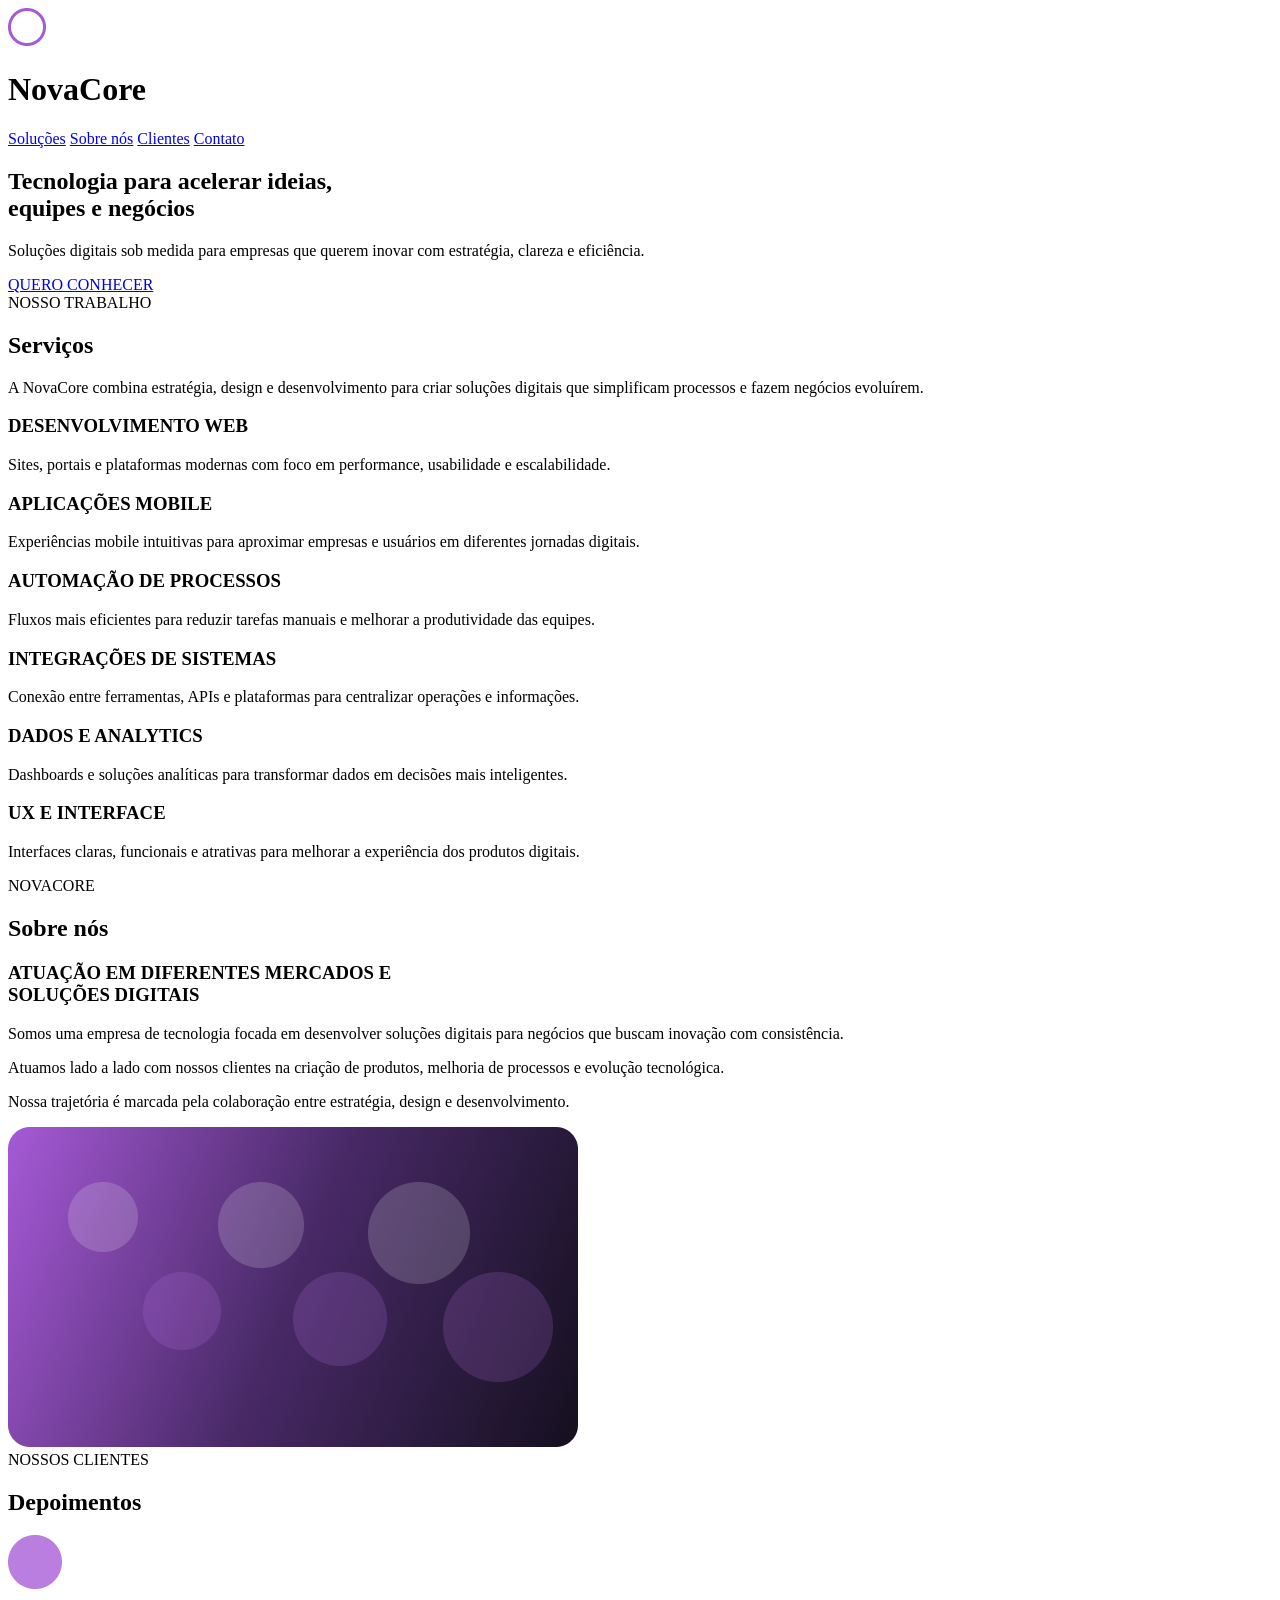
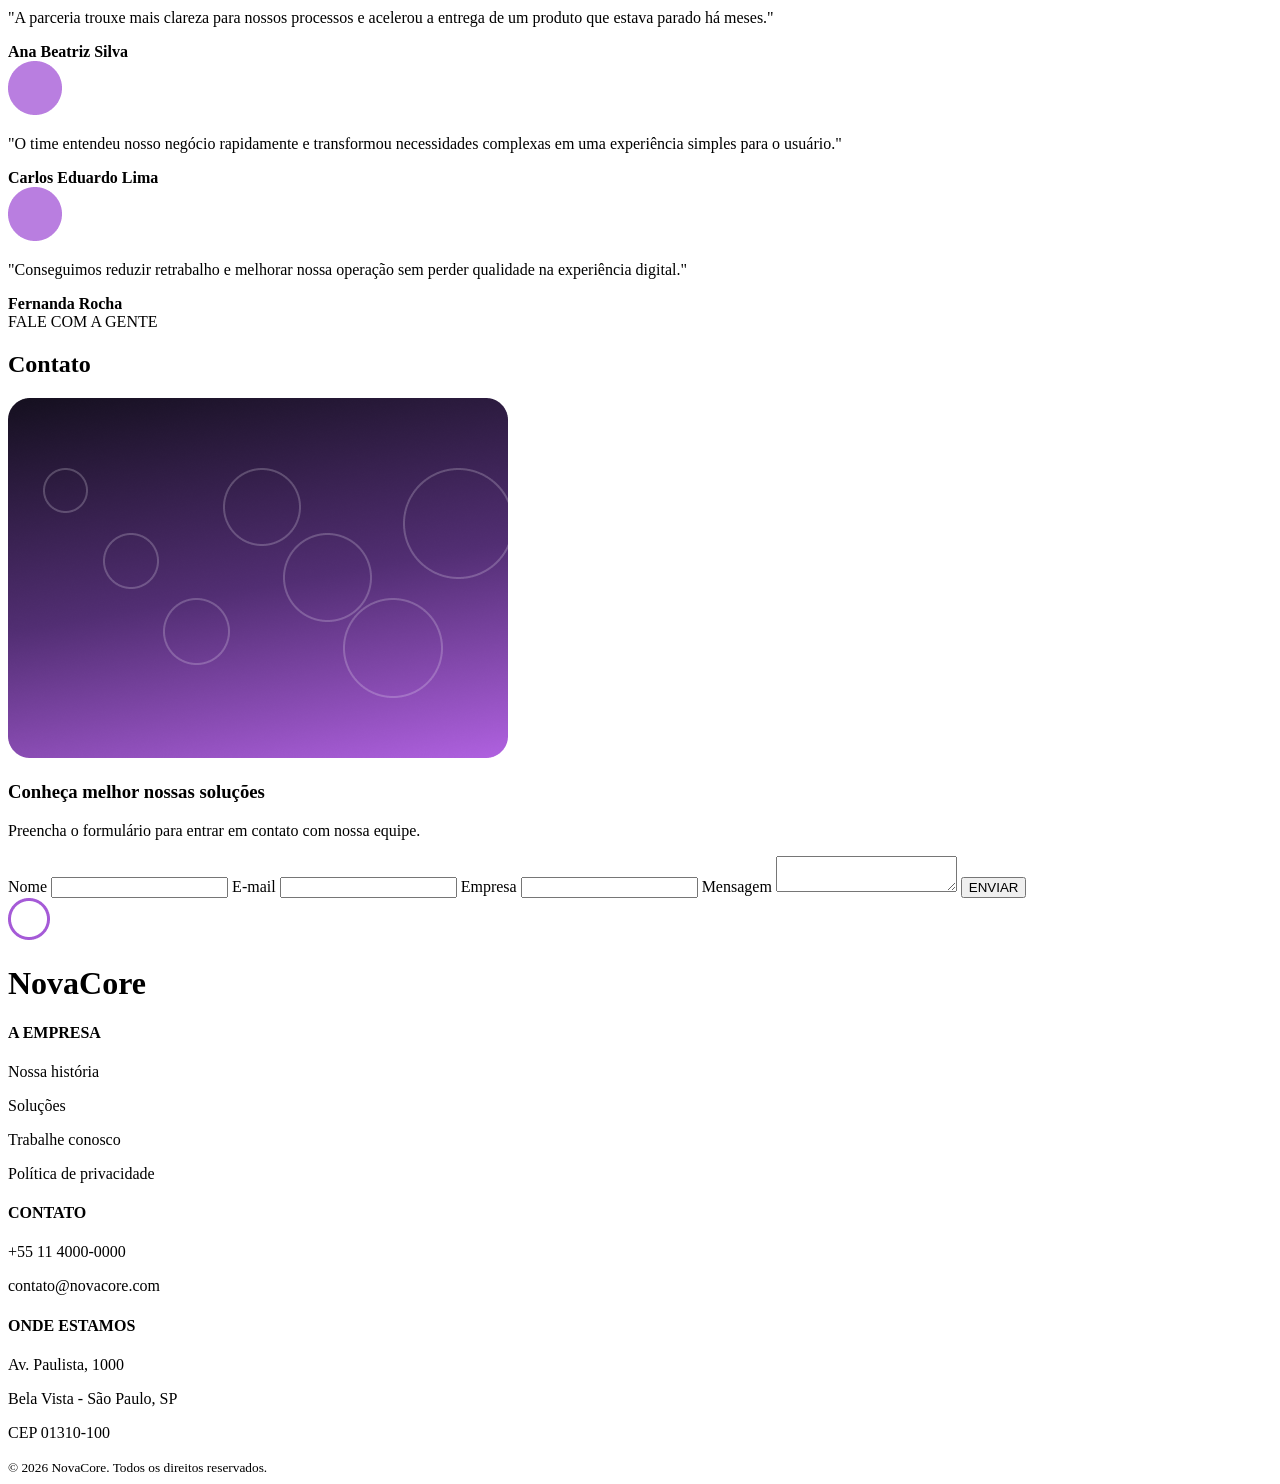
==== revisão/index.html @ b680d0c6 "Finalizado html e img add" ====
<!DOCTYPE html>
<html lang="pt-BR">

<head>
    <meta charset="UTF-8">
    <meta name="viewport" content="width=device-width, initial-scale=1.0">
    <title>NovaCore</title>
    <link rel="stylesheet" href="style.css">
</head>

<body>
    <header>
        <div class="logo">
            <img src="img/Ellipse (icone).png" alt="logo NovaCore ">
            <h1>NovaCore</h1>
        </div>
        <nav>
            <a href="#servicos">Soluções</a>
            <a href="#sobre">Sobre nós</a>
            <a href="#clientes">Clientes</a>
            <a href="#contato">Contato</a>
        </nav>
    </header>
    <section class="inicio">
        <h1>Tecnologia para acelerar ideias,<br>equipes e negócios</h1>
        <p>
            Soluções digitais sob medida para empresas que querem inovar
            com estratégia, clareza e eficiência.
        </p>
        <a href="#contato" class="botao">QUERO CONHECER</a>
    </section>
    <section class="servicos" id="servicos">
        <span class="titulo-pequeno">NOSSO TRABALHO</span>
        <h2>Serviços</h2>
        <p class="descricao">
            A NovaCore combina estratégia, design e desenvolvimento para criar
            soluções digitais que simplificam processos e fazem negócios evoluírem.
        </p>
        <div class="lista-servicos">
            <div class="card">
                <h3>DESENVOLVIMENTO WEB</h3>
                <p>Sites, portais e plataformas modernas com foco em performance, usabilidade e escalabilidade.</p>
            </div>
            <div class="card">
                <h3>APLICAÇÕES MOBILE</h3>
                <p>Experiências mobile intuitivas para aproximar empresas e usuários em diferentes jornadas digitais.
                </p>
            </div>
            <div class="card">
                <h3>AUTOMAÇÃO DE PROCESSOS</h3>
                <p>Fluxos mais eficientes para reduzir tarefas manuais e melhorar a produtividade das equipes.</p>
            </div>
            <div class="card">
                <h3>INTEGRAÇÕES DE SISTEMAS</h3>
                <p>Conexão entre ferramentas, APIs e plataformas para centralizar operações e informações.</p>
            </div>
            <div class="card">
                <h3>DADOS E ANALYTICS</h3>
                <p>Dashboards e soluções analíticas para transformar dados em decisões mais inteligentes.</p>
            </div>
            <div class="card">
                <h3>UX E INTERFACE</h3>
                <p>Interfaces claras, funcionais e atrativas para melhorar a experiência dos produtos digitais.</p>
            </div>
        </div>
    </section>
    <section class="sobre" id="sobre">
        <span class="titulo-pequeno">NOVACORE</span>
        <h2>Sobre nós</h2>
        <div class="sobre-conteudo">
            <div>
                <h3>ATUAÇÃO EM DIFERENTES MERCADOS E<br>SOLUÇÕES DIGITAIS</h3>
                <p>
                    Somos uma empresa de tecnologia focada em desenvolver soluções
                    digitais para negócios que buscam inovação com consistência.
                </p>
                <p>
                    Atuamos lado a lado com nossos clientes na criação de produtos,
                    melhoria de processos e evolução tecnológica.
                </p>
                <p>
                    Nossa trajetória é marcada pela colaboração entre estratégia,
                    design e desenvolvimento.
                </p>
            </div>
            <div class="imagem-sobre">
                <img src="img/Team collaboration.png" alt="img - Sobre nós">
            </div>
        </div>
    </section>
    <section class="clientes" id="clientes">
        <span class="titulo-pequeno">NOSSOS CLIENTES</span>
        <h2>Depoimentos</h2>
        <div class="depoimentos">
            <div class="depoimento">
                <img src="img/Ellipse (1).png" alt="img Ellipse1">
                <p>
                    "A parceria trouxe mais clareza para nossos processos e acelerou
                    a entrega de um produto que estava parado há meses."
                </p>
                <strong>Ana Beatriz Silva</strong>
            </div>
            <div class="depoimento">
                <img src="img/Ellipse (2).png" alt="img Ellipse2">
                <p>
                    "O time entendeu nosso negócio rapidamente e transformou
                    necessidades complexas em uma experiência simples para o usuário."
                </p>
                <strong>Carlos Eduardo Lima</strong>
            </div>
            <div class="depoimento">
                <img src="img/Ellipse (3).png" alt="img Ellipse3">
                <p>
                    "Conseguimos reduzir retrabalho e melhorar nossa operação
                    sem perder qualidade na experiência digital."
                </p>
                <strong>Fernanda Rocha</strong>
            </div>
        </div>
    </section>
    <section class="contato" id="contato">
        <span class="titulo-pequeno">FALE COM A GENTE</span>
        <h2>Contato</h2>
        <div class="contato-conteudo">
            <div class="imagem-contato">
              <img src="img/Contact.png" alt="img - formulário">
            </div>
            <form>
                <h3>Conheça melhor nossas soluções</h3>
                <p>Preencha o formulário para entrar em contato com nossa equipe.</p>
                <label>Nome</label>
                <input type="text">
                <label>E-mail</label>
                <input type="email">
                <label>Empresa</label>
                <input type="text">
                <label>Mensagem</label>
                <textarea></textarea>
                <button type="submit">ENVIAR</button>
            </form>
        </div>
    </section>
    <footer>
        <div class="logo">
            <img src="img/Ellipse (contato).png" alt="img do footer">
            <h1>NovaCore</h1>
        </div>
        <div>
            <h4>A EMPRESA</h4>
            <p>Nossa história</p>
            <p>Soluções</p>
            <p>Trabalhe conosco</p>
            <p>Política de privacidade</p>
        </div>
        <div>
            <h4>CONTATO</h4>
            <p>+55 11 4000-0000</p>
            <p>contato@novacore.com</p>
        </div>
        <div>
            <h4>ONDE ESTAMOS</h4>
            <p>Av. Paulista, 1000</p>
            <p>Bela Vista - São Paulo, SP</p>
            <p>CEP 01310-100</p>
        </div>
        <small>© 2026 NovaCore. Todos os direitos reservados.</small>
    </footer>
</body>

</html>
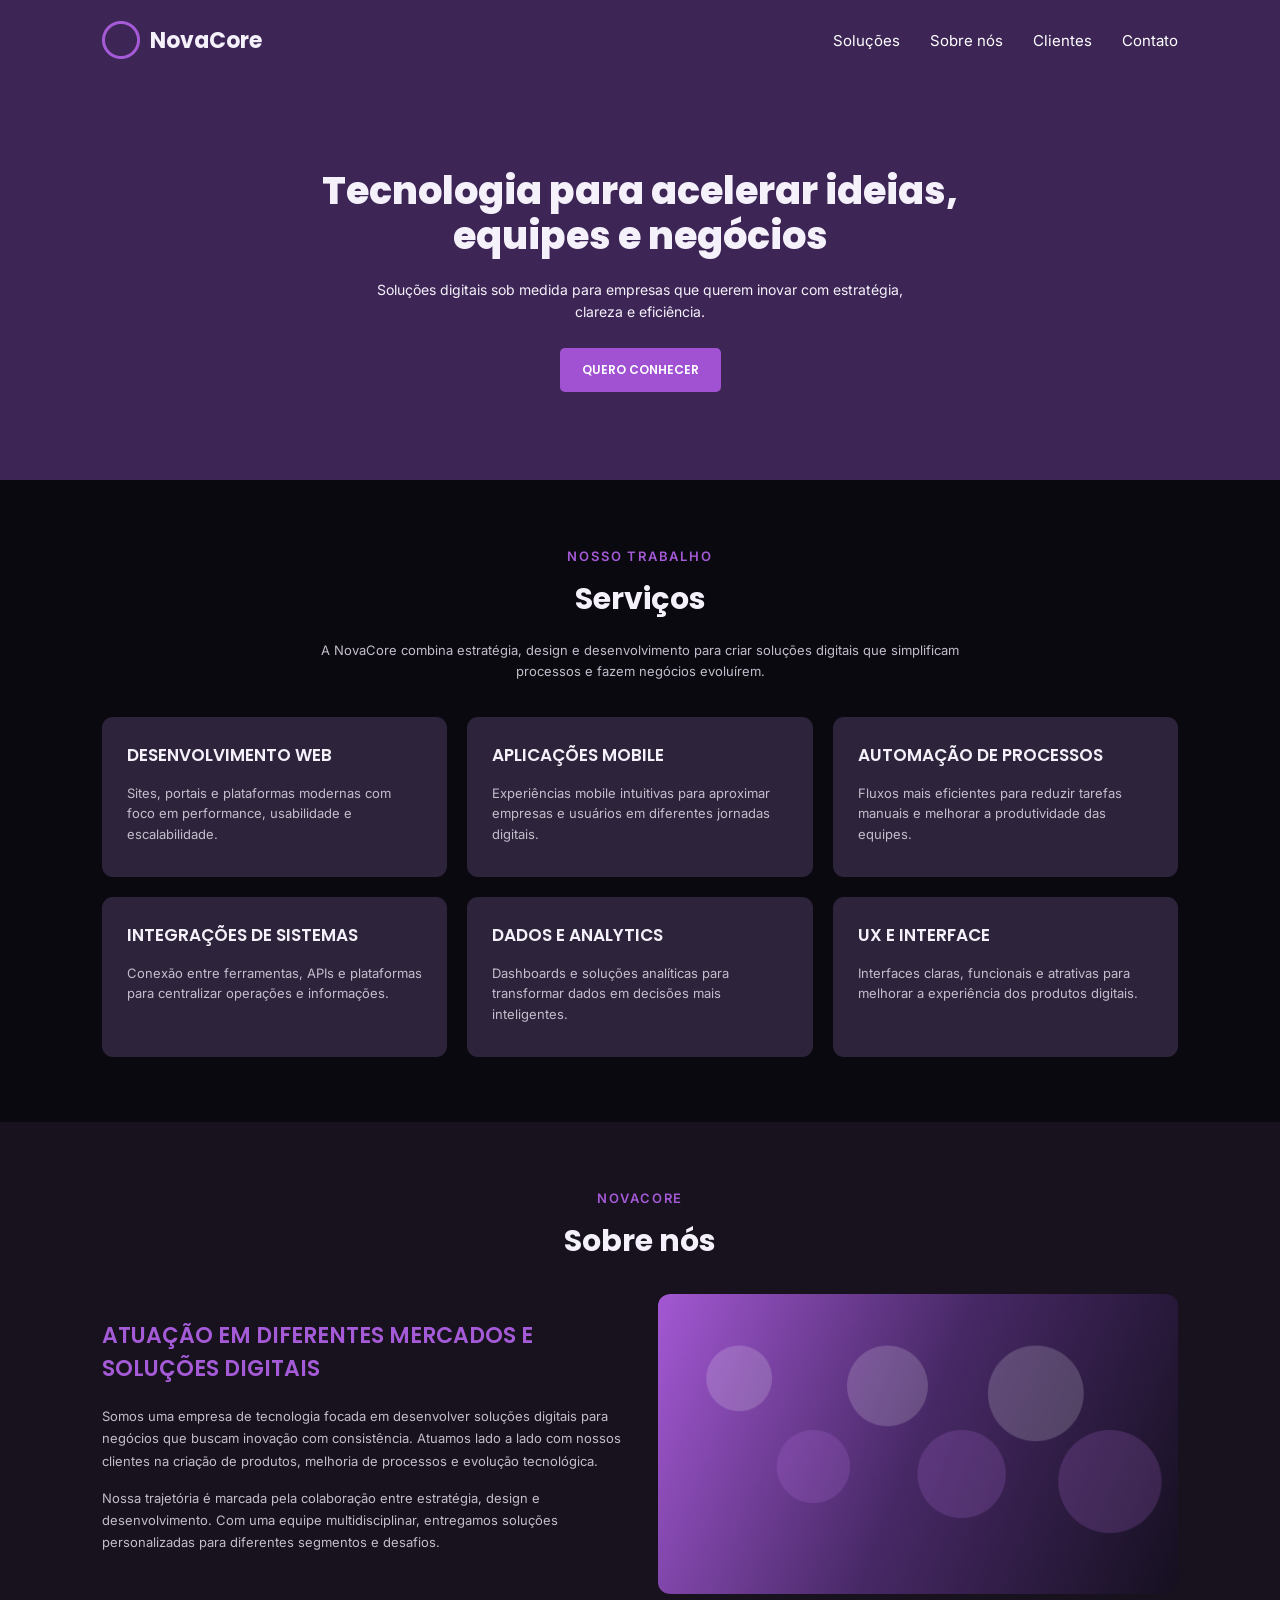
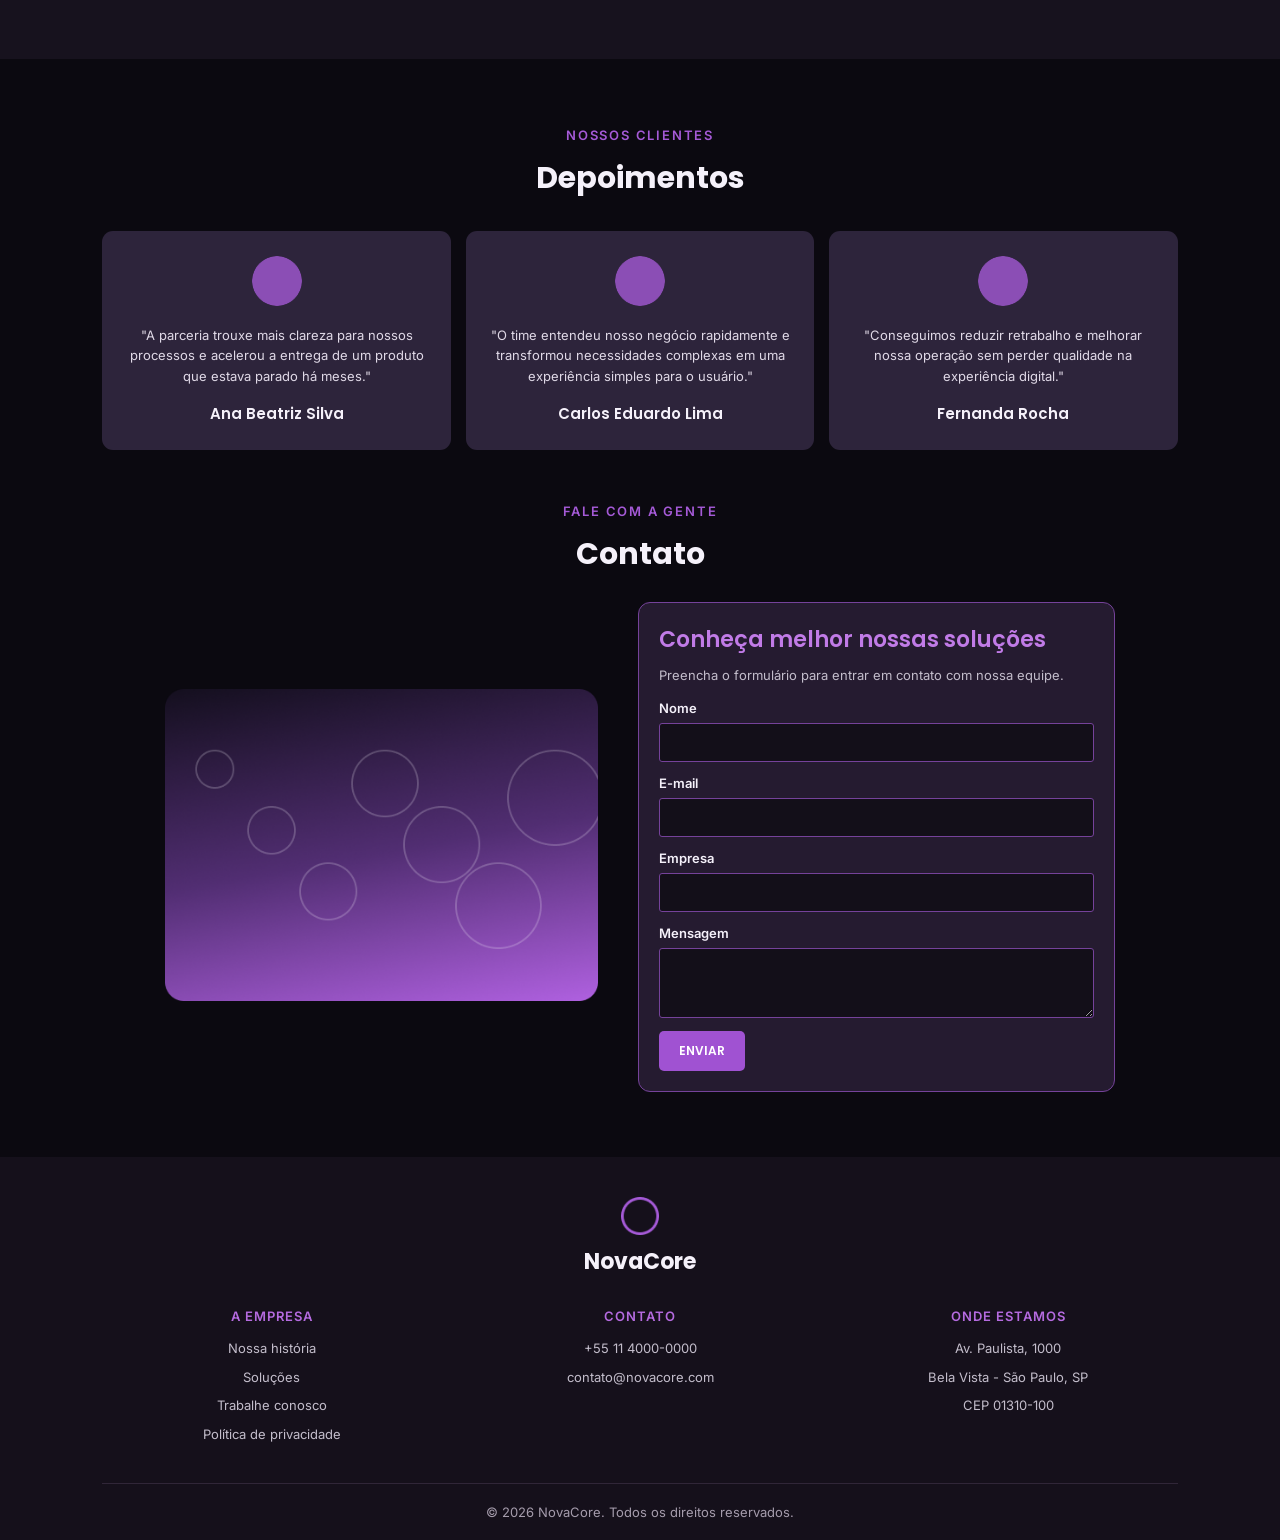
==== commit d52424a4: "NovaCore feito ajuste necessarios e finalizado" ====
--- a/revisão/index.html
+++ b/revisão/index.html
@@ -4,8 +4,13 @@
 <head>
     <meta charset="UTF-8">
     <meta name="viewport" content="width=device-width, initial-scale=1.0">
+    <link rel="preconnect" href="https://fonts.googleapis.com">
+    <link rel="preconnect" href="https://fonts.gstatic.com" crossorigin>
+    <link
+        href="https://fonts.googleapis.com/css2?family=Inter:wght@400;500;600&family=Poppins:wght@500;700;800&display=swap"
+        rel="stylesheet">
+    <link rel="stylesheet" href="style.css">
     <title>NovaCore</title>
-    <link rel="stylesheet" href="style.css">
 </head>
 
 <body>
@@ -71,16 +76,10 @@
             <div>
                 <h3>ATUAÇÃO EM DIFERENTES MERCADOS E<br>SOLUÇÕES DIGITAIS</h3>
                 <p>
-                    Somos uma empresa de tecnologia focada em desenvolver soluções
-                    digitais para negócios que buscam inovação com consistência.
+                    Somos uma empresa de tecnologia focada em desenvolver soluções digitais para negócios que buscam inovação com consistência. Atuamos lado a lado com nossos clientes na criação de produtos, melhoria de processos e evolução tecnológica.
                 </p>
                 <p>
-                    Atuamos lado a lado com nossos clientes na criação de produtos,
-                    melhoria de processos e evolução tecnológica.
-                </p>
-                <p>
-                    Nossa trajetória é marcada pela colaboração entre estratégia,
-                    design e desenvolvimento.
+                    Nossa trajetória é marcada pela colaboração entre estratégia, design e desenvolvimento. Com uma equipe multidisciplinar, entregamos soluções personalizadas para diferentes segmentos e desafios.
                 </p>
             </div>
             <div class="imagem-sobre">
--- a/revisão/style.css
+++ b/revisão/style.css
@@ -0,0 +1,401 @@
+* {
+    margin: 0;
+    padding: 0;
+    box-sizing: border-box;
+}
+
+:root {
+    --titulo: #A55AD7;
+    --roxo-principal: #3B2458;
+    --roxo-escuro: #1A1028;
+    --text-poppins: 'Poppins', Arial, sans-serif;
+    --text-inter: 'Inter', Arial, sans-serif;
+}
+
+body {
+    font-family: var(--text-inter);
+    background: #0b0910;
+    color: #f5f1fa;
+}
+
+header {
+    min-height: 80px;
+    padding: 20px 8%;
+    display: flex;
+    align-items: center;
+    justify-content: space-between;
+    background: #3d2656;
+}
+
+.logo {
+    display: flex;
+    align-items: center;
+    gap: 10px;
+}
+
+.logo img {
+    width: 38px;
+    height: 38px;
+    object-fit: cover;
+}
+
+.logo h1 {
+    font-family: var(--text-poppins);
+    font-size: 22px;
+    font-weight: 700;
+}
+
+nav {
+    display: flex;
+    gap: 30px;
+}
+
+nav a {
+    font-family: var(--text-inter);
+    color: white;
+    text-decoration: none;
+    font-size: 15px;
+    font-weight: 400;
+}
+
+.inicio {
+    min-height: 400px;
+    padding: 60px 20px;
+    display: flex;
+    flex-direction: column;
+    align-items: center;
+    justify-content: center;
+    text-align: center;
+    background: #3d2656;
+}
+
+.inicio h1 {
+    font-family: var(--text-poppins);
+    font-size: 38px;
+    font-weight: 800;
+    line-height: 1.2;
+    margin-bottom: 20px;
+}
+
+.inicio p {
+    font-family: var(--text-inter);
+    max-width: 550px;
+    font-size: 14px;
+    line-height: 1.6;
+    margin-bottom: 25px;
+}
+
+.botao,
+form button {
+    border: none;
+    border-radius: 5px;
+    background: #a052d2;
+    color: white;
+    text-decoration: none;
+    font-family: var(--text-poppins);
+    font-size: 12px;
+    font-weight: 600;
+    padding: 13px 22px;
+    cursor: pointer;
+}
+
+.servicos,
+.sobre,
+.clientes,
+.contato {
+    padding: 65px 8%;
+    text-align: center;
+}
+
+.titulo-pequeno {
+    font-family: var(--text-inter);
+    color: var(--titulo);
+    font-size: 13px;
+    letter-spacing: 1.8px;
+    font-weight: 600;
+    text-transform: uppercase;
+}
+
+h2 {
+    font-family: var(--text-poppins);
+    font-size: 30px;
+    font-weight: 700;
+    margin: 12px 0 18px;
+}
+
+.descricao {
+    font-family: var(--text-inter);
+    max-width: 650px;
+    margin: 0 auto;
+    color: #c3bdcb;
+    font-size: 13px;
+    line-height: 1.6;
+}
+
+.lista-servicos {
+    display: grid;
+    grid-template-columns: repeat(3, 1fr);
+    gap: 20px;
+    margin-top: 35px;
+}
+
+.card {
+    background: #2d243b;
+    border-radius: 11px;
+    padding: 25px;
+    text-align: left;
+    min-height: 160px;
+}
+
+.card h3 {
+    font-family: var(--text-poppins);
+    font-size: 17px;
+    font-weight: 600;
+    margin-bottom: 15px;
+}
+
+.card p {
+    font-family: var(--text-inter);
+    color: #c3bdcb;
+    font-size: 13px;
+    line-height: 1.6;
+}
+
+.sobre {
+    background: #17121e;
+}
+
+.sobre-conteudo {
+    display: grid;
+    grid-template-columns: 1fr 1fr;
+    align-items: center;
+    gap: 35px;
+    margin-top: 30px;
+    text-align: left;
+}
+
+.sobre-conteudo h3 {
+    font-family: var(--text-poppins);
+    color: var(--titulo);
+    font-size: 22px;
+    font-weight: 600;
+    line-height: 1.5;
+    margin-bottom: 20px;
+}
+
+.sobre-conteudo p {
+    font-family: var(--text-inter);
+    color: #c3bdcb;
+    font-size: 13px;
+    line-height: 1.7;
+    margin-bottom: 15px;
+}
+
+.imagem-sobre {
+    height: 300px;
+}
+
+.imagem-sobre img {
+    width: 100%;
+    height: 100%;
+    object-fit: cover;
+    border-radius: 12px;
+}
+
+.clientes {
+    padding-bottom: 25px;
+}
+
+.depoimentos {
+    display: grid;
+    grid-template-columns: repeat(3, 1fr);
+    gap: 15px;
+    margin-top: 30px;
+}
+
+.depoimento {
+    background: #2d243b;
+    border-radius: 11px;
+    padding: 25px 20px;
+    text-align: center;
+}
+
+.depoimento img {
+    width: 50px;
+    height: 50px;
+    object-fit: cover;
+    border-radius: 50%;
+    margin-bottom: 15px;
+}
+
+.depoimento p {
+    font-family: var(--text-inter);
+    color: #e0d9e7;
+    font-size: 13px;
+    line-height: 1.6;
+    margin-bottom: 15px;
+}
+
+.depoimento strong {
+    font-family: var(--text-poppins);
+    font-size: 15px;
+    font-weight: 600;
+}
+
+.contato {
+    padding-top: 25px;
+    text-align: center;
+}
+
+.contato-conteudo {
+    display: grid;
+    grid-template-columns: 1fr 1.1fr;
+    align-items: center;
+    gap: 40px;
+    max-width: 950px;
+    margin: 25px auto 0;
+    text-align: left;
+}
+
+.imagem-contato {
+    aspect-ratio: 25 / 18;
+}
+
+.imagem-contato img {
+    width: 100%;
+    height: 100%;
+    object-fit: cover;
+    border-radius: 11px;
+}
+
+form {
+    display: flex;
+    flex-direction: column;
+    padding: 20px;
+    background: #251b30;
+    border: 1px solid #75429a;
+    border-radius: 12px;
+}
+
+form h3 {
+    font-family: var(--text-poppins);
+    color: #c17be7;
+    font-size: 22px;
+    font-weight: 600;
+    margin-bottom: 10px;
+}
+
+form p {
+    font-family: var(--text-inter);
+    color: #c3bdcb;
+    font-size: 13px;
+    line-height: 1.5;
+    margin-bottom: 15px;
+}
+
+form label {
+    font-family: var(--text-inter);
+    font-size: 13px;
+    font-weight: 600;
+    margin-bottom: 7px;
+}
+
+form input,
+form textarea {
+    width: 100%;
+    padding: 10px;
+    margin-bottom: 13px;
+    border: 1px solid #75429a;
+    border-radius: 3px;
+    background: #130f19;
+    color: white;
+    font-family: var(--text-inter);
+    font-size: 14px;
+}
+
+form textarea {
+    height: 70px;
+    resize: vertical;
+}
+
+form button {
+    align-self: flex-start;
+    padding: 11px 20px;
+}
+
+footer {
+    padding: 40px 8% 20px;
+    background: #15101b;
+    display: grid;
+    grid-template-columns: repeat(3, 1fr);
+    gap: 30px;
+    text-align: center;
+}
+
+footer .logo {
+    grid-column: 1 / -1;
+    flex-direction: column;
+    justify-content: center;
+}
+
+footer h4 {
+    font-family: var(--text-inter);
+    color: #b56be0;
+    font-size: 13px;
+    font-weight: 600;
+    letter-spacing: 1px;
+    margin-bottom: 15px;
+}
+
+footer p {
+    font-family: var(--text-inter);
+    color: #c3bdcb;
+    font-size: 13px;
+    line-height: 1.5;
+    margin-bottom: 9px;
+}
+
+footer small {
+    grid-column: 1 / -1;
+    color: #a59cac;
+    font-family: var(--text-inter);
+    font-size: 13px;
+    padding-top: 20px;
+    border-top: 1px solid #302638;
+}
+
+@media (max-width: 700px) {
+    header {
+        flex-direction: column;
+        gap: 20px;
+    }
+
+    nav {
+        gap: 15px;
+        flex-wrap: wrap;
+        justify-content: center;
+    }
+
+    .inicio h1 {
+        font-size: 30px;
+    }
+
+    .lista-servicos,
+    .depoimentos,
+    .sobre-conteudo,
+    .contato-conteudo {
+        grid-template-columns: 1fr;
+    }
+
+    .sobre-conteudo {
+        text-align: center;
+    }
+
+    .imagem-contato {
+        height: 230px;
+    }
+
+    footer {
+        grid-template-columns: 1fr;
+    }
+}
